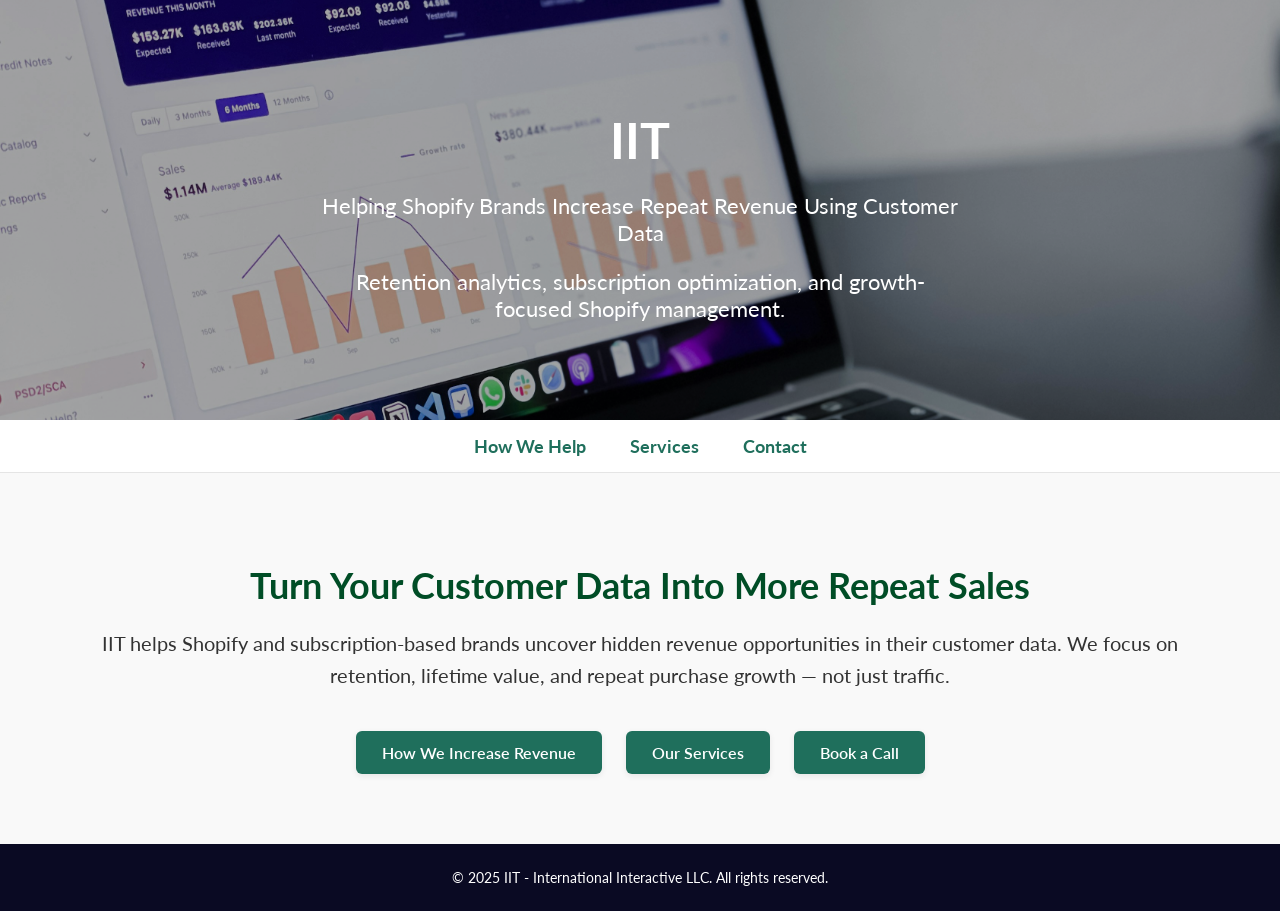
==== index.html @ 816e6008 "image size change" ====
<!DOCTYPE html>
<html lang="en">
<head>
    <meta charset="UTF-8">
    <meta name="viewport" content="width=device-width, initial-scale=1.0">
    <title>IIT - Home</title>
    <link href="https://fonts.googleapis.com/css2?family=Lato:wght@400;700&display=swap" rel="stylesheet">
    <style>
        body {
            font-family: 'Lato', sans-serif;
            margin: 0;
            padding: 0;
            background: #f9f9f9;
            color: #333;
        }
        header {
            position: relative;
            height: 420px;
            overflow: hidden;
        }
        header img {
            width: 100%;
            height: 100%;
            object-fit: cover;
            filter: brightness(65%);
        }
        header .overlay {
            position: absolute;
            top: 50%;
            left: 50%;
            transform: translate(-50%, -50%);
            color: white;
            text-align: center;
        }
        header .overlay h1 {
            font-size: 50px;
            margin-bottom: 10px;
        }
        header .overlay p {
            font-size: 22px;
        }
        nav {
            background: white;
            border-bottom: 1px solid #e5e5e5;
            padding: 15px;
            text-align: center;
        }
        nav a {
            color: #1f6f5c;
            margin: 0 20px;
            text-decoration: none;
            font-weight: bold;
            font-size: 18px;
        }
        nav a:hover {
            color: #0d4d3b;
        }
        .content {
            max-width: 1100px;
            margin: 0 auto;
            text-align: center;
            padding: 60px 20px;
        }
        .content h2 {
            font-size: 36px;
            margin-bottom: 20px;
            color: #004d26;
        }
        .content p {
            font-size: 20px;
            line-height: 1.6;
        }
        .button-group {
            margin-top: 30px;
        }
        .button-group a {
            background-color: #1f6f5c;
            color: white;
            padding: 12px 26px;
            margin: 10px;
            text-decoration: none;
            border-radius: 6px;
            font-size: 16px;
            font-weight: 600;
            display: inline-block;
            box-shadow: 0 2px 6px rgba(0,0,0,0.08);
            transition: all 0.2s ease;
        }
        .button-group a:hover {
            background-color: #0d4d3b;
            transform: translateY(-1px);
        }
        footer {
            background: #0a0a23;
            color: white;
            padding: 25px;
            text-align: center;
            font-size: 0.9em;
        }
    </style>
</head>
<body>

    <header>
        <img src="path-digital-tR0jvlsmCuQ-unsplash.jpg" alt="Tech Background">
        <div class="overlay">
            <h1>IIT</h1>
            <p>Helping Shopify Brands Increase Repeat Revenue Using Customer Data</p>
            <p>Retention analytics, subscription optimization, and growth-focused Shopify management.</p>
        </div>
    </header>

    <nav>
        <a href="about.html">How We Help</a>
        <a href="services.html">Services</a>
        <a href="contact.html">Contact</a>
    </nav>

    <div class="content">
        <h2>Turn Your Customer Data Into More Repeat Sales</h2>
        <p>IIT helps Shopify and subscription-based brands uncover hidden revenue opportunities in their customer data. We focus on retention, lifetime value, and repeat purchase growth — not just traffic.</p>
        
        <div class="button-group">
            <a href="about.html">How We Increase Revenue</a>
            <a href="services.html">Our Services</a>
            <a href="contact.html">Book a Call</a>
        </div>
    </div>

    <footer>
        &copy; 2025 IIT - International Interactive LLC. All rights reserved.
    </footer>

</body>
</html>
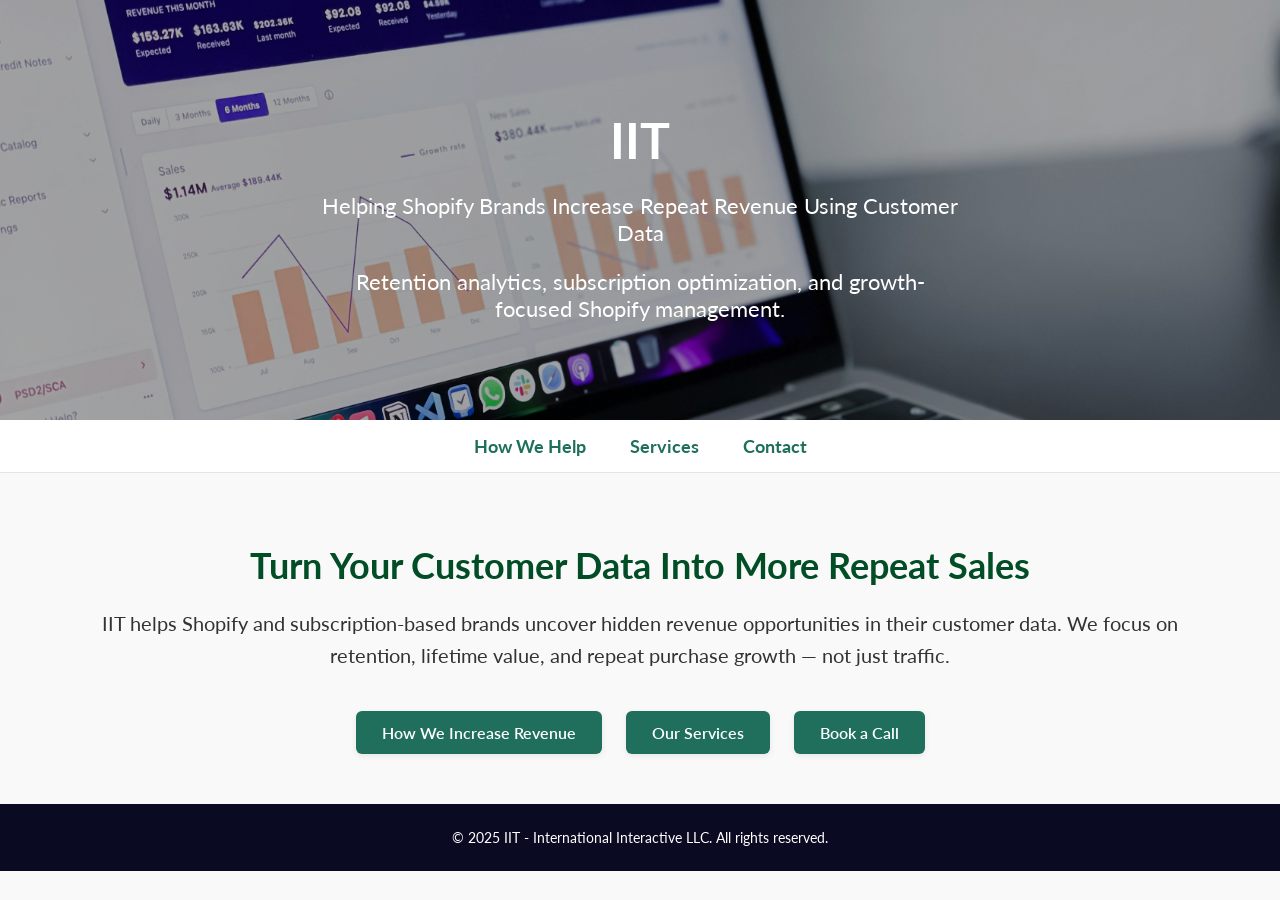
==== commit dab06ca6: "padding update" ====
--- a/index.html
+++ b/index.html
@@ -59,7 +59,7 @@
             max-width: 1100px;
             margin: 0 auto;
             text-align: center;
-            padding: 60px 20px;
+            padding: 40px 20px;;
         }
         .content h2 {
             font-size: 36px;
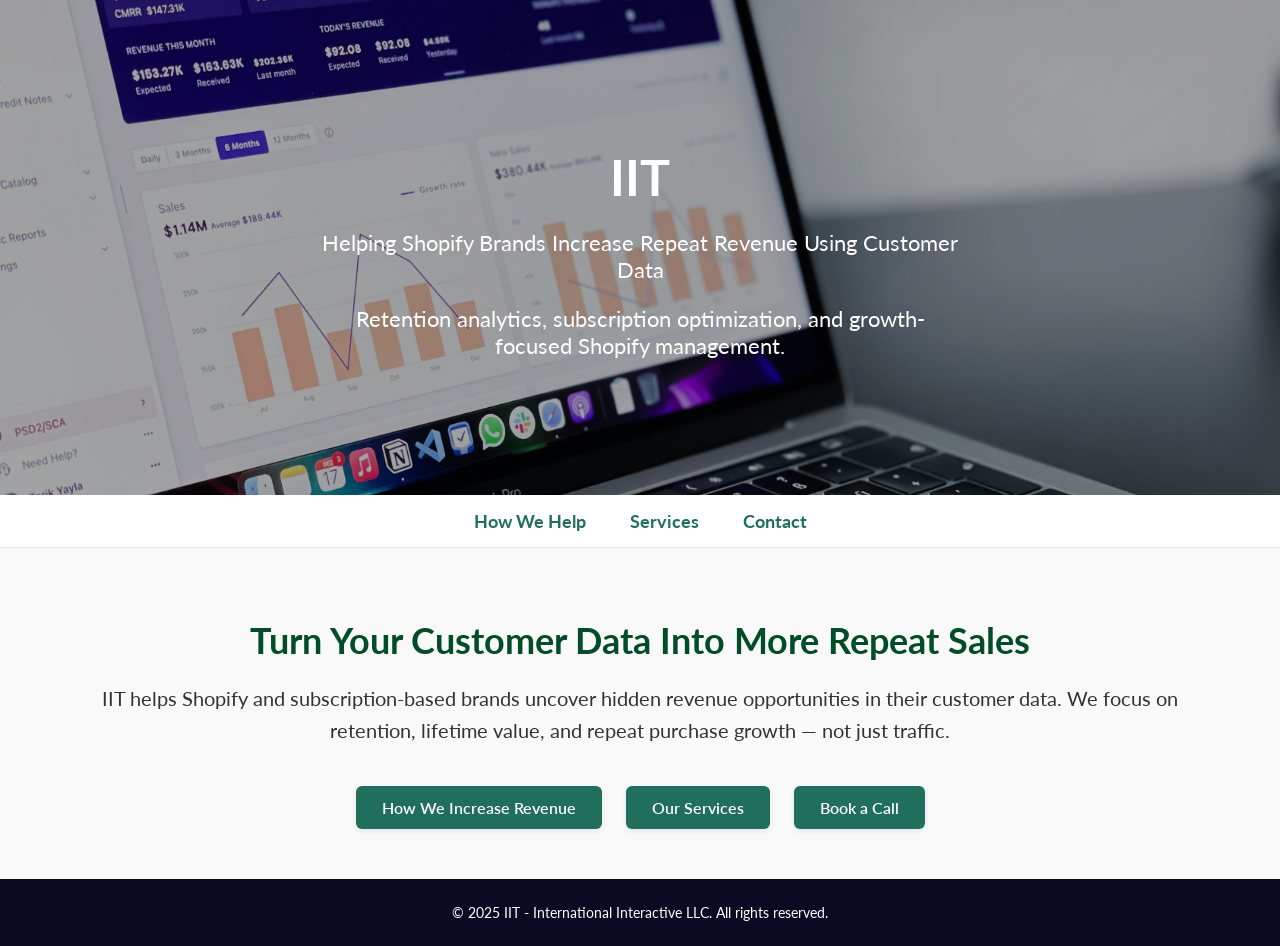
==== commit 72348da1: "image size update" ====
--- a/index.html
+++ b/index.html
@@ -15,7 +15,9 @@
         }
         header {
             position: relative;
-            height: 420px;
+            height: 55vh;
+            min-height: 340px;
+            max-height: 520px;
             overflow: hidden;
         }
         header img {
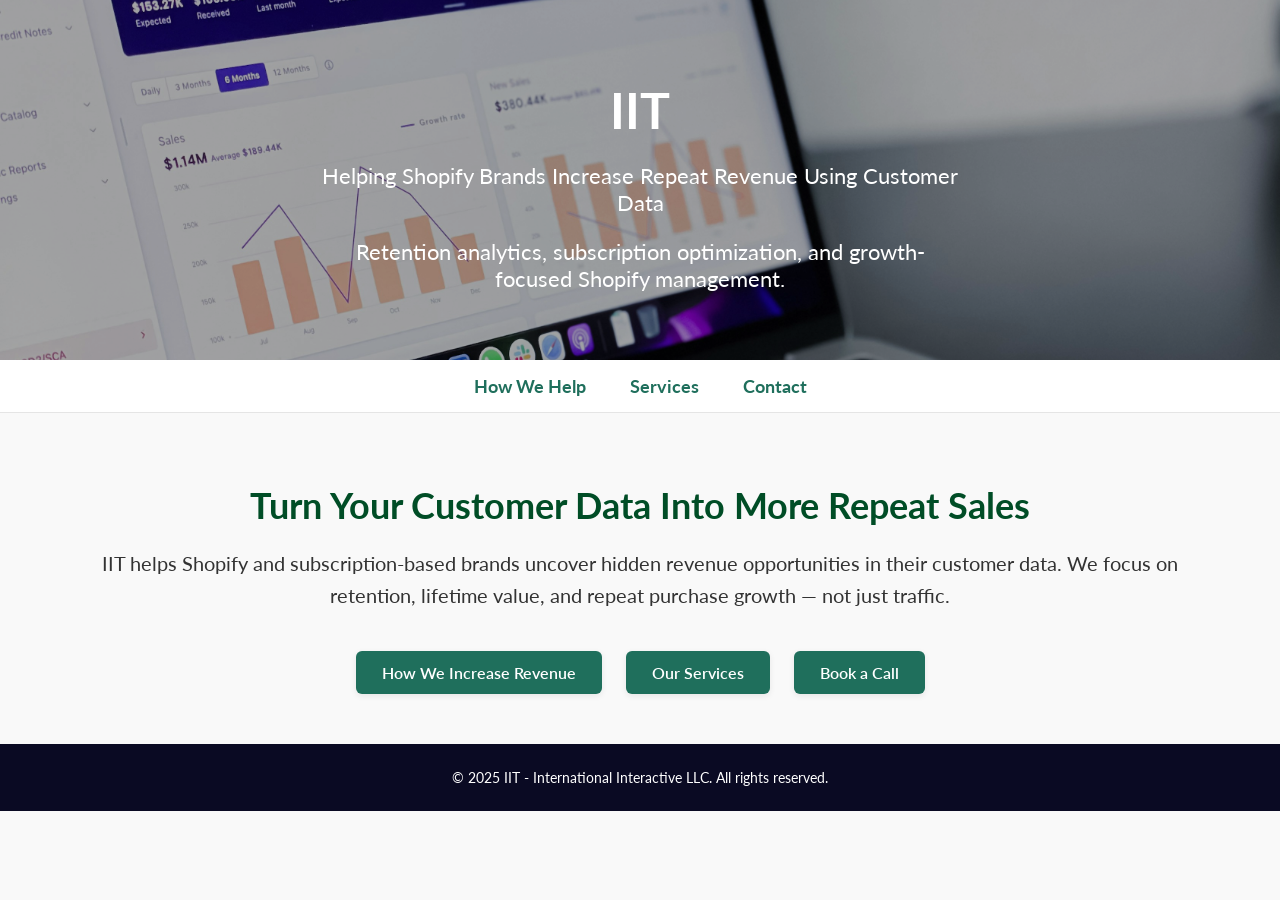
==== commit 90143eb5: "image resize again" ====
--- a/index.html
+++ b/index.html
@@ -15,9 +15,9 @@
         }
         header {
             position: relative;
-            height: 55vh;
-            min-height: 340px;
-            max-height: 520px;
+            height: 40vh;
+            min-height: 260px;
+            max-height: 380px;
             overflow: hidden;
         }
         header img {
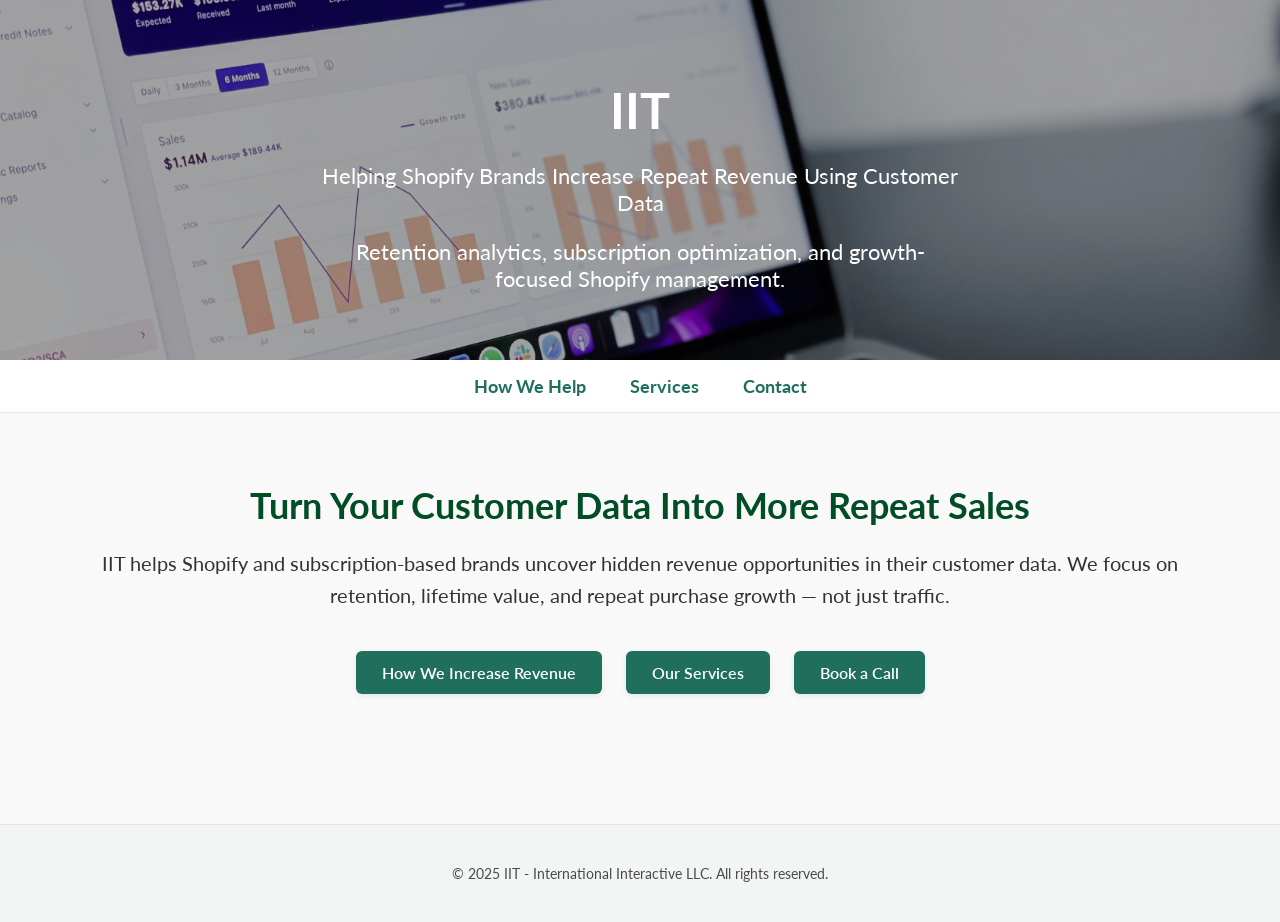
==== commit 4424479f: "Update index.html" ====
--- a/index.html
+++ b/index.html
@@ -93,11 +93,13 @@
             transform: translateY(-1px);
         }
         footer {
-            background: #0a0a23;
-            color: white;
-            padding: 25px;
+            margin-top: 80px;
+            padding: 40px 20px;
             text-align: center;
-            font-size: 0.9em;
+            background: #f2f5f3;
+            color: #4b4b4b;
+            font-size: 14px;
+            border-top: 1px solid #e5e5e5;
         }
     </style>
 </head>
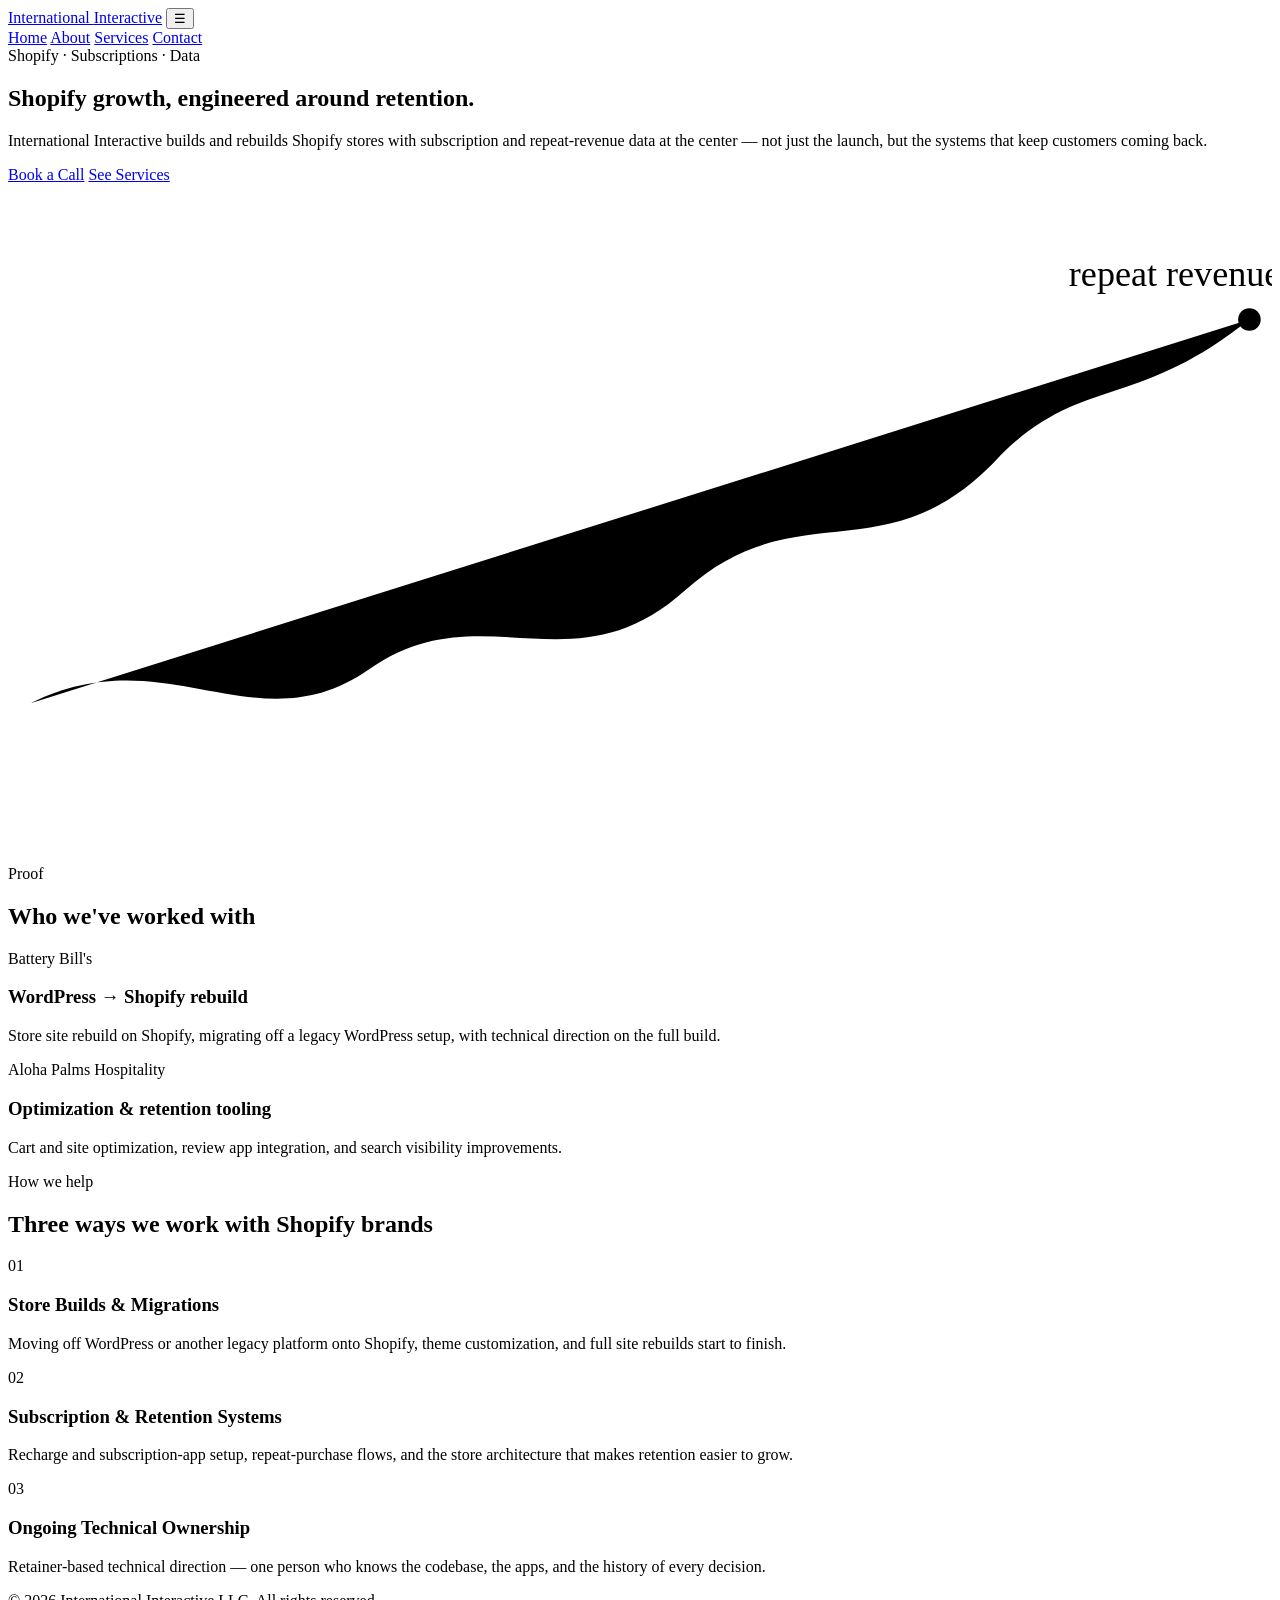
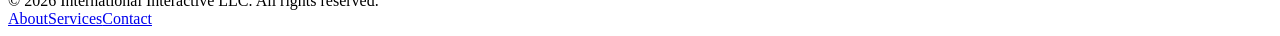
==== commit 5df66f99: "Update index.html" ====
--- a/index.html
+++ b/index.html
@@ -1,139 +1,105 @@
 <!DOCTYPE html>
 <html lang="en">
 <head>
-    <meta charset="UTF-8">
-    <meta name="viewport" content="width=device-width, initial-scale=1.0">
-    <title>IIT - Home</title>
-    <link href="https://fonts.googleapis.com/css2?family=Lato:wght@400;700&display=swap" rel="stylesheet">
-    <style>
-        body {
-            font-family: 'Lato', sans-serif;
-            margin: 0;
-            padding: 0;
-            background: #f9f9f9;
-            color: #333;
-        }
-        header {
-            position: relative;
-            height: 40vh;
-            min-height: 260px;
-            max-height: 380px;
-            overflow: hidden;
-        }
-        header img {
-            width: 100%;
-            height: 100%;
-            object-fit: cover;
-            filter: brightness(65%);
-        }
-        header .overlay {
-            position: absolute;
-            top: 50%;
-            left: 50%;
-            transform: translate(-50%, -50%);
-            color: white;
-            text-align: center;
-        }
-        header .overlay h1 {
-            font-size: 50px;
-            margin-bottom: 10px;
-        }
-        header .overlay p {
-            font-size: 22px;
-        }
-        nav {
-            background: white;
-            border-bottom: 1px solid #e5e5e5;
-            padding: 15px;
-            text-align: center;
-        }
-        nav a {
-            color: #1f6f5c;
-            margin: 0 20px;
-            text-decoration: none;
-            font-weight: bold;
-            font-size: 18px;
-        }
-        nav a:hover {
-            color: #0d4d3b;
-        }
-        .content {
-            max-width: 1100px;
-            margin: 0 auto;
-            text-align: center;
-            padding: 40px 20px;;
-        }
-        .content h2 {
-            font-size: 36px;
-            margin-bottom: 20px;
-            color: #004d26;
-        }
-        .content p {
-            font-size: 20px;
-            line-height: 1.6;
-        }
-        .button-group {
-            margin-top: 30px;
-        }
-        .button-group a {
-            background-color: #1f6f5c;
-            color: white;
-            padding: 12px 26px;
-            margin: 10px;
-            text-decoration: none;
-            border-radius: 6px;
-            font-size: 16px;
-            font-weight: 600;
-            display: inline-block;
-            box-shadow: 0 2px 6px rgba(0,0,0,0.08);
-            transition: all 0.2s ease;
-        }
-        .button-group a:hover {
-            background-color: #0d4d3b;
-            transform: translateY(-1px);
-        }
-        footer {
-            margin-top: 80px;
-            padding: 40px 20px;
-            text-align: center;
-            background: #f2f5f3;
-            color: #4b4b4b;
-            font-size: 14px;
-            border-top: 1px solid #e5e5e5;
-        }
-    </style>
+<meta charset="UTF-8">
+<meta name="viewport" content="width=device-width, initial-scale=1.0">
+<title>International Interactive — Shopify Development &amp; Subscription Growth</title>
+<meta name="description" content="Shopify store builds, migrations, and subscription/retention systems. International Interactive LLC.">
+<link rel="stylesheet" href="styles.css">
 </head>
 <body>
 
-    <header>
-        <img src="path-digital-tR0jvlsmCuQ-unsplash.jpg" alt="Tech Background">
-        <div class="overlay">
-            <h1>IIT</h1>
-            <p>Helping Shopify Brands Increase Repeat Revenue Using Customer Data</p>
-            <p>Retention analytics, subscription optimization, and growth-focused Shopify management.</p>
-        </div>
-    </header>
+<header class="site-nav">
+  <div class="nav-inner">
+    <a class="brand" href="index.html">International <span>Interactive</span></a>
+    <button class="nav-toggle" aria-label="Toggle menu" onclick="document.querySelector('.links').classList.toggle('open')">☰</button>
+    <nav class="links">
+      <a href="index.html" class="active">Home</a>
+      <a href="about.html">About</a>
+      <a href="services.html">Services</a>
+      <a href="contact.html">Contact</a>
+    </nav>
+  </div>
+</header>
 
-    <nav>
-        <a href="about.html">How We Help</a>
-        <a href="services.html">Services</a>
-        <a href="contact.html">Contact</a>
+<div class="wrap">
+  <section class="hero no-border">
+    <div>
+      <span class="eyebrow">Shopify · Subscriptions · Data</span>
+      <h1>Shopify growth, engineered around retention.</h1>
+      <p class="lede">International Interactive builds and rebuilds Shopify stores with subscription and repeat-revenue data at the center — not just the launch, but the systems that keep customers coming back.</p>
+      <div class="btn-group">
+        <a class="btn btn-primary" href="contact.html">Book a Call</a>
+        <a class="btn btn-ghost" href="services.html">See Services</a>
+      </div>
+    </div>
+    <div class="wave-box">
+      <svg viewBox="0 0 560 300" xmlns="http://www.w3.org/2000/svg">
+        <path class="wave-path" d="M10,230 C70,200 110,250 160,215 C210,180 250,225 300,180 C350,135 390,175 440,120 C475,85 500,100 550,60" />
+        <circle class="wave-dot" cx="550" cy="60" r="5"></circle>
+        <text class="wave-label" x="470" y="45">repeat revenue →</text>
+      </svg>
+    </div>
+  </section>
+</div>
+
+<section>
+  <div class="wrap">
+    <div class="section-head">
+      <span class="eyebrow">Proof</span>
+      <h2>Who we've worked with</h2>
+    </div>
+    <div class="case-grid">
+      <div class="case-card">
+        <span class="tag">Battery Bill's</span>
+        <h3>WordPress → Shopify rebuild</h3>
+        <p>Store site rebuild on Shopify, migrating off a legacy WordPress setup, with technical direction on the full build.</p>
+      </div>
+      <div class="case-card">
+        <span class="tag">Aloha Palms Hospitality</span>
+        <h3>Optimization &amp; retention tooling</h3>
+        <p>Cart and site optimization, review app integration, and search visibility improvements.</p>
+      </div>
+    </div>
+  </div>
+</section>
+
+<section>
+  <div class="wrap">
+    <div class="section-head">
+      <span class="eyebrow">How we help</span>
+      <h2>Three ways we work with Shopify brands</h2>
+    </div>
+    <div class="grid-3">
+      <div class="feature-card">
+        <span class="num">01</span>
+        <h3>Store Builds &amp; Migrations</h3>
+        <p>Moving off WordPress or another legacy platform onto Shopify, theme customization, and full site rebuilds start to finish.</p>
+      </div>
+      <div class="feature-card">
+        <span class="num">02</span>
+        <h3>Subscription &amp; Retention Systems</h3>
+        <p>Recharge and subscription-app setup, repeat-purchase flows, and the store architecture that makes retention easier to grow.</p>
+      </div>
+      <div class="feature-card">
+        <span class="num">03</span>
+        <h3>Ongoing Technical Ownership</h3>
+        <p>Retainer-based technical direction — one person who knows the codebase, the apps, and the history of every decision.</p>
+      </div>
+    </div>
+  </div>
+</section>
+
+<footer class="site-footer">
+  <div class="footer-inner">
+    <span>&copy; 2026 International Interactive LLC. All rights reserved.</span>
+    <nav class="links" style="position:static;display:flex;background:none;border:none;">
+      <a href="about.html" style="padding:0;border:none;">About</a>
+      <a href="services.html" style="padding:0;border:none;">Services</a>
+      <a href="contact.html" style="padding:0;border:none;">Contact</a>
     </nav>
-
-    <div class="content">
-        <h2>Turn Your Customer Data Into More Repeat Sales</h2>
-        <p>IIT helps Shopify and subscription-based brands uncover hidden revenue opportunities in their customer data. We focus on retention, lifetime value, and repeat purchase growth — not just traffic.</p>
-        
-        <div class="button-group">
-            <a href="about.html">How We Increase Revenue</a>
-            <a href="services.html">Our Services</a>
-            <a href="contact.html">Book a Call</a>
-        </div>
-    </div>
-
-    <footer>
-        &copy; 2025 IIT - International Interactive LLC. All rights reserved.
-    </footer>
+  </div>
+</footer>
 
 </body>
 </html>
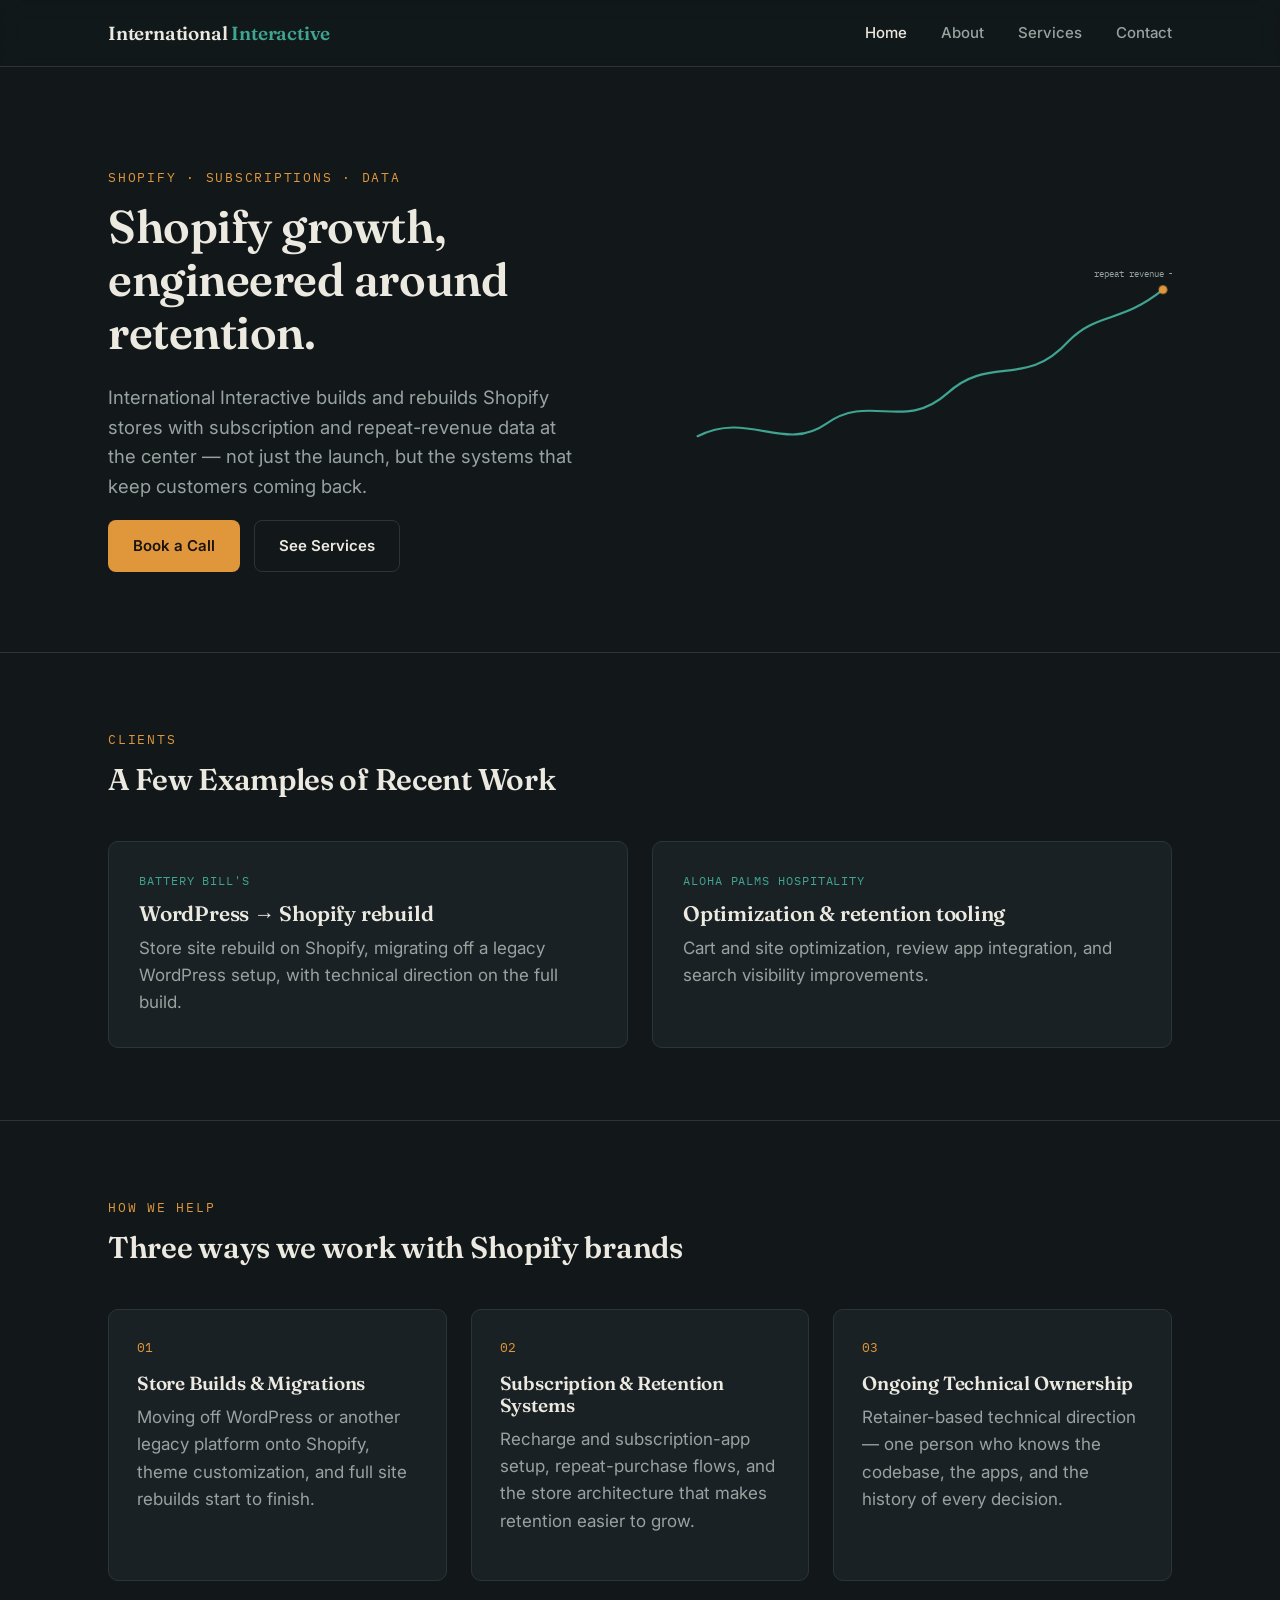
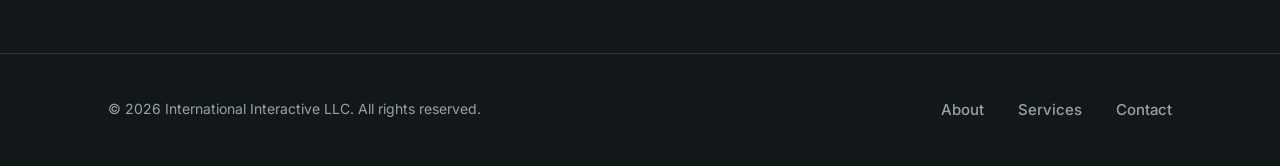
==== commit 2a11041b: "Update index.html" ====
--- a/index.html
+++ b/index.html
@@ -46,8 +46,8 @@
 <section>
   <div class="wrap">
     <div class="section-head">
-      <span class="eyebrow">Proof</span>
-      <h2>Who we've worked with</h2>
+      <span class="eyebrow">Clients</span>
+      <h2>A Few Examples of Recent Work</h2>
     </div>
     <div class="case-grid">
       <div class="case-card">
--- a/styles.css
+++ b/styles.css
@@ -0,0 +1,345 @@
+@import url('https://fonts.googleapis.com/css2?family=Fraunces:opsz,wght@9..144,400;9..144,500;9..144,600;9..144,700&family=Inter:wght@400;500;600&family=IBM+Plex+Mono:wght@400;500&display=swap');
+
+:root {
+  --bg: #12181A;
+  --bg-elev: #1A2124;
+  --bg-elev-2: #212A2D;
+  --line: #2B3538;
+  --text: #ECE9E1;
+  --text-muted: #98A3A0;
+  --teal: #3FA491;
+  --teal-dim: #2A6F62;
+  --amber: #E0973C;
+  --amber-dim: #B87527;
+  --radius: 10px;
+  --maxw: 1120px;
+}
+
+* { box-sizing: border-box; }
+
+html { scroll-behavior: smooth; }
+
+body {
+  margin: 0;
+  background: var(--bg);
+  color: var(--text);
+  font-family: 'Inter', sans-serif;
+  font-size: 17px;
+  line-height: 1.6;
+  -webkit-font-smoothing: antialiased;
+}
+
+h1, h2, h3 {
+  font-family: 'Fraunces', serif;
+  font-weight: 600;
+  line-height: 1.15;
+  margin: 0 0 0.5em;
+  letter-spacing: -0.01em;
+}
+
+p { margin: 0 0 1em; color: var(--text-muted); }
+
+a { color: inherit; }
+
+.eyebrow {
+  font-family: 'IBM Plex Mono', monospace;
+  font-size: 12.5px;
+  letter-spacing: 0.14em;
+  text-transform: uppercase;
+  color: var(--amber);
+  margin-bottom: 14px;
+  display: inline-block;
+}
+
+.wrap {
+  max-width: var(--maxw);
+  margin: 0 auto;
+  padding: 0 28px;
+}
+
+/* Nav */
+header.site-nav {
+  position: sticky;
+  top: 0;
+  z-index: 50;
+  background: rgba(18, 24, 26, 0.88);
+  backdrop-filter: blur(10px);
+  border-bottom: 1px solid var(--line);
+}
+
+.nav-inner {
+  max-width: var(--maxw);
+  margin: 0 auto;
+  padding: 18px 28px;
+  display: flex;
+  align-items: center;
+  justify-content: space-between;
+}
+
+.brand {
+  font-family: 'Fraunces', serif;
+  font-weight: 600;
+  font-size: 19px;
+  color: var(--text);
+  text-decoration: none;
+  letter-spacing: -0.01em;
+}
+
+.brand span { color: var(--teal); }
+
+nav.links { display: flex; gap: 34px; }
+
+nav.links a {
+  text-decoration: none;
+  color: var(--text-muted);
+  font-size: 15px;
+  font-weight: 500;
+  transition: color 0.15s ease;
+}
+
+nav.links a:hover, nav.links a.active { color: var(--text); }
+
+.nav-toggle { display: none; background: none; border: none; color: var(--text); font-size: 24px; cursor: pointer; }
+
+@media (max-width: 720px) {
+  nav.links {
+    position: absolute;
+    top: 100%;
+    left: 0; right: 0;
+    background: var(--bg-elev);
+    flex-direction: column;
+    gap: 0;
+    border-bottom: 1px solid var(--line);
+    display: none;
+  }
+  nav.links.open { display: flex; }
+  nav.links a { padding: 16px 28px; border-top: 1px solid var(--line); }
+  .nav-toggle { display: block; }
+}
+
+/* Buttons */
+.btn {
+  display: inline-flex;
+  align-items: center;
+  gap: 8px;
+  padding: 13px 24px;
+  border-radius: 8px;
+  font-weight: 600;
+  font-size: 15px;
+  text-decoration: none;
+  border: 1px solid transparent;
+  cursor: pointer;
+  transition: transform 0.15s ease, background 0.15s ease, border-color 0.15s ease;
+  font-family: 'Inter', sans-serif;
+}
+
+.btn:hover { transform: translateY(-1px); }
+
+.btn-primary { background: var(--amber); color: #191410; }
+.btn-primary:hover { background: #ECA255; }
+
+.btn-ghost { border-color: var(--line); color: var(--text); background: transparent; }
+.btn-ghost:hover { border-color: var(--teal); }
+
+.btn-group { display: flex; gap: 14px; flex-wrap: wrap; }
+
+/* Hero */
+.hero {
+  padding: 96px 0 80px;
+  display: grid;
+  grid-template-columns: 1.05fr 0.95fr;
+  gap: 48px;
+  align-items: center;
+}
+
+.hero h1 { font-size: 46px; max-width: 560px; }
+.hero p.lede { font-size: 18.5px; max-width: 480px; }
+
+@media (max-width: 860px) {
+  .hero { grid-template-columns: 1fr; padding: 56px 0 48px; }
+  .hero h1 { font-size: 34px; }
+}
+
+/* Wave chart signature */
+.wave-box { position: relative; }
+.wave-box svg { width: 100%; height: auto; display: block; }
+
+.wave-path {
+  fill: none;
+  stroke: var(--teal);
+  stroke-width: 2.5;
+  stroke-linecap: round;
+  stroke-dasharray: 900;
+  stroke-dashoffset: 900;
+  animation: draw 1.8s ease forwards 0.2s;
+}
+
+@keyframes draw { to { stroke-dashoffset: 0; } }
+
+.wave-dot {
+  fill: var(--amber);
+  opacity: 0;
+  animation: fadein 0.6s ease forwards 1.6s;
+}
+
+@keyframes fadein { to { opacity: 1; } }
+
+.wave-label {
+  font-family: 'IBM Plex Mono', monospace;
+  font-size: 11px;
+  fill: var(--text-muted);
+  opacity: 0;
+  animation: fadein 0.6s ease forwards 1.9s;
+}
+
+@media (prefers-reduced-motion: reduce) {
+  .wave-path, .wave-dot, .wave-label { animation: none; stroke-dashoffset: 0; opacity: 1; }
+}
+
+/* Sections */
+section { padding: 72px 0; border-top: 1px solid var(--line); }
+section.no-border { border-top: none; }
+
+.section-head { max-width: 620px; margin-bottom: 44px; }
+.section-head h2 { font-size: 30px; }
+
+/* Case studies */
+.case-grid {
+  display: grid;
+  grid-template-columns: repeat(2, 1fr);
+  gap: 24px;
+}
+
+@media (max-width: 720px) { .case-grid { grid-template-columns: 1fr; } }
+
+.case-card {
+  background: var(--bg-elev);
+  border: 1px solid var(--line);
+  border-radius: var(--radius);
+  padding: 30px;
+}
+
+.case-card .tag {
+  font-family: 'IBM Plex Mono', monospace;
+  font-size: 11.5px;
+  color: var(--teal);
+  letter-spacing: 0.08em;
+  text-transform: uppercase;
+  margin-bottom: 10px;
+  display: block;
+}
+
+.case-card h3 { font-size: 21px; margin-bottom: 10px; }
+.case-card p { margin-bottom: 0; }
+
+/* Service / feature grid */
+.grid-3 {
+  display: grid;
+  grid-template-columns: repeat(3, 1fr);
+  gap: 24px;
+}
+
+@media (max-width: 900px) { .grid-3 { grid-template-columns: 1fr; } }
+
+.feature-card {
+  border: 1px solid var(--line);
+  border-radius: var(--radius);
+  padding: 28px;
+  background: var(--bg-elev);
+}
+
+.feature-card .num {
+  font-family: 'IBM Plex Mono', monospace;
+  color: var(--amber);
+  font-size: 13px;
+  margin-bottom: 14px;
+  display: block;
+}
+
+.feature-card h3 { font-size: 19px; }
+.feature-card ul { margin: 14px 0 0; padding-left: 18px; color: var(--text-muted); font-size: 15px; }
+.feature-card li { margin-bottom: 6px; }
+
+/* Steps (real sequence, numbered) */
+.steps { display: grid; grid-template-columns: repeat(3, 1fr); gap: 24px; }
+@media (max-width: 900px) { .steps { grid-template-columns: 1fr; } }
+
+.step .num {
+  font-family: 'Fraunces', serif;
+  font-size: 34px;
+  color: var(--teal);
+  display: block;
+  margin-bottom: 10px;
+}
+
+/* Footer */
+footer.site-footer {
+  border-top: 1px solid var(--line);
+  padding: 44px 0;
+  color: var(--text-muted);
+  font-size: 14px;
+}
+
+.footer-inner {
+  max-width: var(--maxw);
+  margin: 0 auto;
+  padding: 0 28px;
+  display: flex;
+  justify-content: space-between;
+  flex-wrap: wrap;
+  gap: 16px;
+}
+
+footer.site-footer a { color: var(--text-muted); text-decoration: none; }
+footer.site-footer a:hover { color: var(--text); }
+
+/* Contact form */
+.contact-layout {
+  display: grid;
+  grid-template-columns: 1fr 1fr;
+  gap: 56px;
+  align-items: start;
+}
+@media (max-width: 860px) { .contact-layout { grid-template-columns: 1fr; } }
+
+.field { margin-bottom: 20px; }
+.field label {
+  display: block;
+  font-family: 'IBM Plex Mono', monospace;
+  font-size: 12px;
+  letter-spacing: 0.06em;
+  text-transform: uppercase;
+  color: var(--text-muted);
+  margin-bottom: 8px;
+}
+.field input, .field textarea {
+  width: 100%;
+  background: var(--bg-elev);
+  border: 1px solid var(--line);
+  border-radius: 8px;
+  padding: 13px 14px;
+  color: var(--text);
+  font-family: 'Inter', sans-serif;
+  font-size: 15px;
+}
+.field input:focus, .field textarea:focus {
+  outline: none;
+  border-color: var(--teal);
+}
+.field textarea { resize: vertical; min-height: 130px; }
+
+.contact-note {
+  background: var(--bg-elev);
+  border: 1px solid var(--line);
+  border-radius: var(--radius);
+  padding: 20px 22px;
+  font-size: 14.5px;
+  margin-top: 24px;
+}
+
+.email-link {
+  font-family: 'IBM Plex Mono', monospace;
+  color: var(--teal);
+  text-decoration: none;
+  font-size: 16px;
+}
